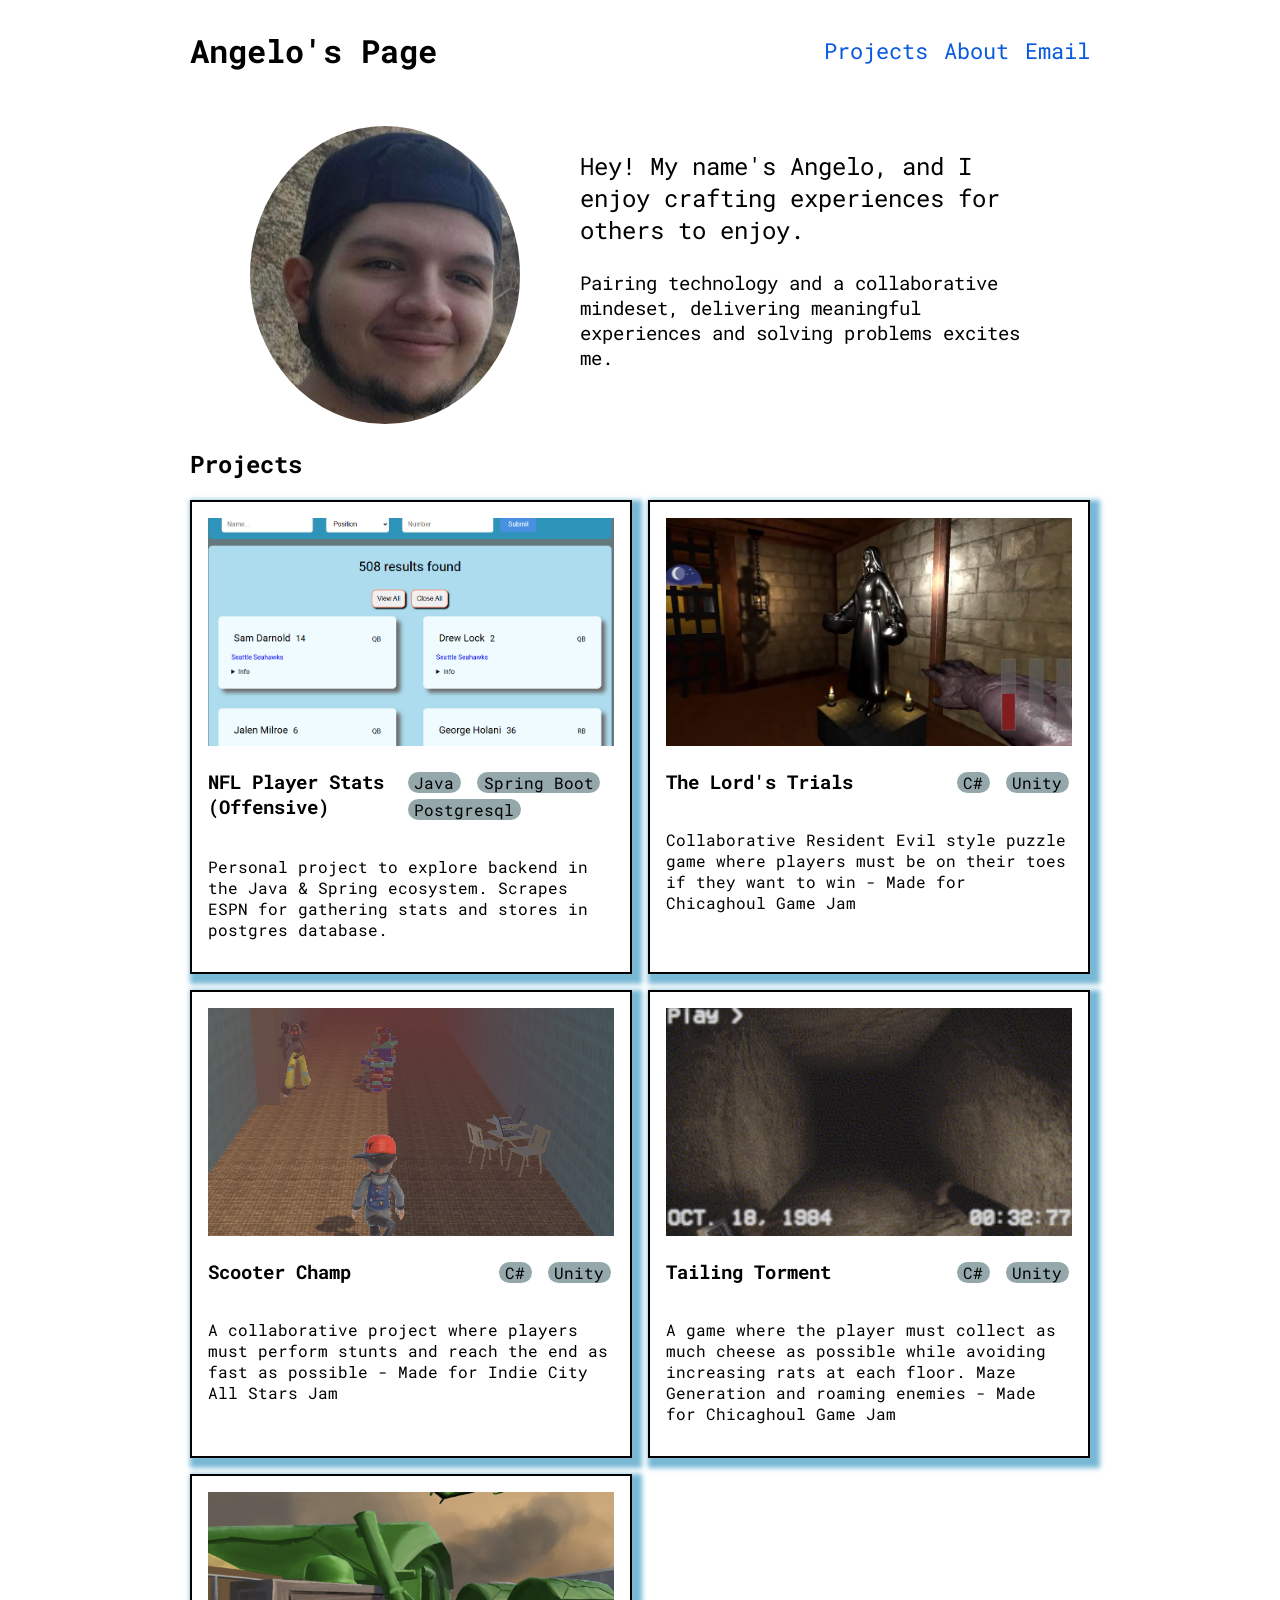
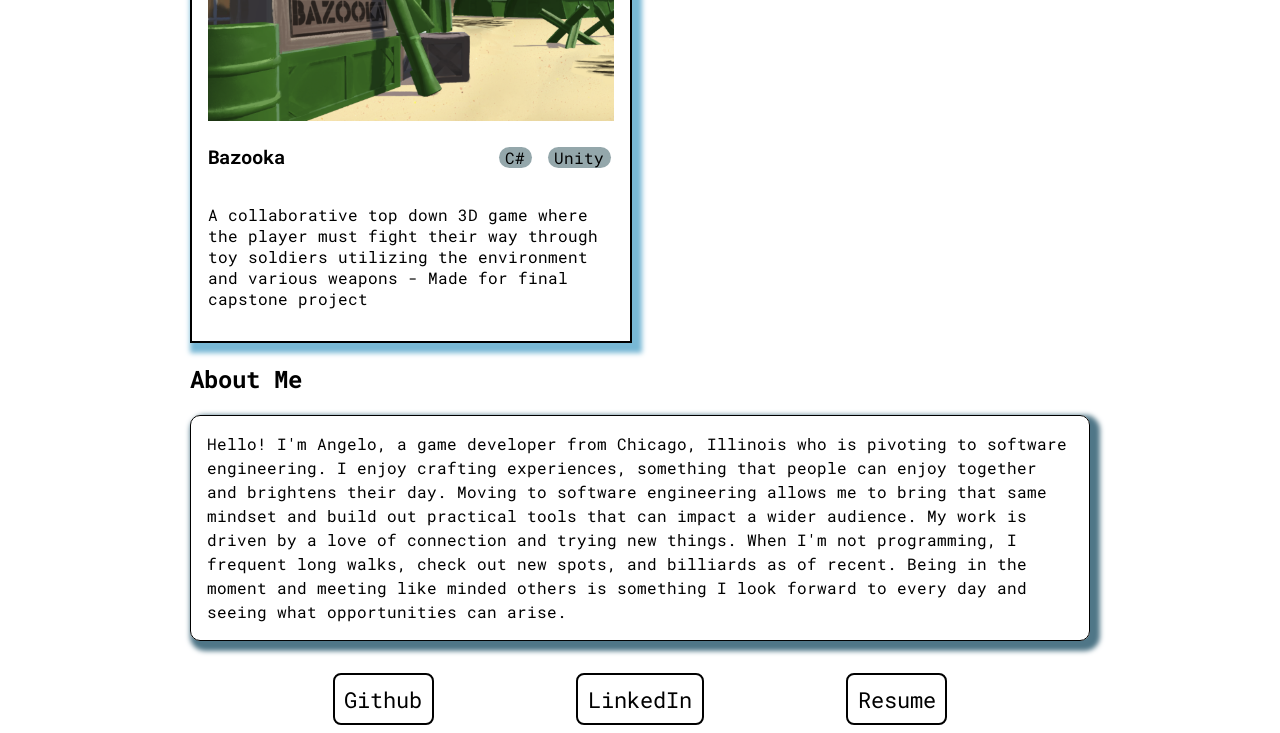
==== index.html @ b4822551 "Updated link to NFL app" ====
<!DOCTYPE html>
<html lang="en">
<head>
    <meta charset="UTF-8">
    <meta name="viewport" content="width=device-width, initial-scale=1.0">
    <link rel="stylesheet" href="styles/style.css">
    <!-- <link rel="stylesheet" href="https://cdnjs.cloudflare.com/ajax/libs/font-awesome/4.7.0/css/font-awesome.min.css"> -->
    <title>Angelo's Page</title>
</head>
<body class="page-grid">
    <div class="col-2">
        <header class="page-header">
            <h1 >Angelo's Page</h1>
            <nav>
                <a href="#projects">Projects</a>
                <a href="#about">About</a>
                <a href="mailto:xavier.sparza84@gmail.com">Email</a>
            </nav>
        </header>
    
        <main>
            <section class="intro">
                <img src="imgs/SquareShot.png" alt="Headshot">
                <div class="intro-text">
                    <p class="intro-big">Hey! My name's Angelo, and I enjoy crafting experiences for others to enjoy.</p>
                    <p class="intro-small">Pairing technology and a collaborative mindeset, delivering meaningful experiences and solving problems excites me.</p>
                </div>
            </section>
            
            <section id="projects" class="projects">
                <h2>Projects</h2>
                <div class="projects-grid">

                    <a href="https://nflquicksearch.up.railway.app/home/players" class="card-container">
                        <article>
                            <div class="card-header">
                                <img src="imgs/NFL_StatsPic.png" alt="NFL stats">
    
                                <div class="card-intro">
                                    <h3>NFL Player Stats (Offensive)</h3>
                                    <ul>
                                        <li>Java</li>
                                        <li>Spring Boot</li>
                                        <li>Postgresql</li>
                                    </ul>
                                </div>
                            </div>
                            <p>Personal project to explore backend in the Java & Spring ecosystem. Scrapes ESPN for gathering stats and stores in postgres database.</p>
                        </article>
                    </a>

                    <a href="https://celestialqueen1.itch.io/the-lords-trials" class="card-container">
                        <article>
                            <div class="card-header">
                                <img src="imgs/LordsTrialsSC.png" alt="The Lords Trials">
    
                                <div class="card-intro">
                                    <h3>The Lord's Trials</h3>
                                    <ul>
                                        <li>C#</li>
                                        <li>Unity</li>
                                    </ul>
                                </div>
                            </div>
                            <p>Collaborative Resident Evil style puzzle game where players must be on their toes if they want to win - Made for Chicaghoul Game Jam</p>
                        </article>
                    </a>

                    <a href="https://celestialqueen1.itch.io/scooter-champ" class="card-container">
                        <article>
                            <div class="card-header">
                                <img src="imgs/Scooter.png" alt="Scooter Champ">
    
                                <div class="card-intro">
                                    <h3>Scooter Champ</h3>
                                    <ul>
                                        <li>C#</li>
                                        <li>Unity</li>
                                    </ul>
                                </div>
                            </div>
                            <p>A collaborative project where players must perform stunts and reach the end as fast as possible - Made for Indie City All Stars Jam</p>
                        </article>
                    </a>

                    <a href="https://sparzington.itch.io/tailing-torment" class="card-container">
                        <article>
                            <div class="card-header">
                                <img src="imgs/Tailing.png" alt="Tailing Torment">
    
                                <div class="card-intro">
                                    <h3>Tailing Torment</h3>
                                    <ul>
                                        <li>C#</li>
                                        <li>Unity</li>
                                    </ul>
                                </div>
                            </div>
                            <p>A game where the player must collect as much cheese as possible while avoiding increasing rats at each floor. Maze Generation and roaming enemies - Made for Chicaghoul Game Jam</p>
                        </article>
                    </a>

                    <a href="https://theknechtion.itch.io/bazooka" class="card-container">
                        <article>
                            <div class="card-header">
                                <img src="imgs/BazookaLogo.png" alt="Bazooka">
    
                                <div class="card-intro">
                                    <h3>Bazooka</h3>
                                    <ul>
                                        <li>C#</li>
                                        <li>Unity</li>
                                    </ul>
                                </div>
                            </div>
                            <p>A collaborative top down 3D game where the player must fight their way through toy soldiers utilizing the environment and various weapons - Made for final capstone project</p>
                        </article>
                    </a>

                </div>
            </section>

            <section id="about" class="about">
                <article>
                    <h2>About Me</h2>
                    <div class="about-container">
                        <p>Hello! I'm Angelo, a game developer from Chicago, Illinois who is pivoting to software engineering. 
                            I enjoy crafting experiences, something that people can enjoy together and brightens their day.
                            Moving to software engineering allows me to bring that same mindset and build out practical tools that can impact a wider audience.
                            My work is driven by a love of connection and trying new things. When I'm not programming, I frequent long walks, check out new spots, and billiards as of recent.
                            Being in the moment and meeting like minded others is something I look forward to every day and seeing what opportunities can arise.
                        </p>
                    </div>
                </article>
            </section>
        </main>

        <footer>
            <div class="contact-container">
                <a href="https://github.com/aesparza84">Github</a>
                <a href="https://www.linkedin.com/in/angelo-esparza-623a051b9/">LinkedIn</a>
                <a href="https://drive.google.com/file/d/1ZCgcT7XWNuvUyNjZ9jTcRm8YUCOZmuat/view?usp=drive_link">Resume</a>
            </div>
        </footer>

    </div>
</body>
</html>
---- styles/style.css ----
@import url('https://fonts.googleapis.com/css2?family=Roboto+Mono:ital,wght@0,100..700;1,100..700&family=Roboto:ital,wght@0,100..900;1,100..900&display=swap');
html {
    font-size: 16px;
    scroll-behavior: smooth;
}

:root {
    --secondCol:#085ade;
    --mainCol:white;
    --thirdCol:#393e46;
}

* {
  box-sizing: border-box;
}

body {
    font-family: "Roboto Mono", sans-serif;
}

/*
charcol : #222831 
grayish : #393e46
orange  : #f96d00
dWhite  : #f2f2f2
*/

.page-grid {
    display: grid;
    grid-template-columns: 1fr minmax(auto, 900px) 1fr;   
    justify-items: center;
}

.col-1 {
    grid-column: 1;
}
.col-2 {
    grid-column: 2;
}
.col-3 {
    grid-column: 3;
}

.page-header {
    width: 100%;
    max-width: inherit;
    margin-bottom: 2rem;

    display:flex;
    flex-wrap: wrap;
    align-items: center;
    justify-content: space-between;
    flex-direction: row;
    text-decoration: none;
}

.page-header nav {
    display: flex;
    flex-direction: row;
    gap: 1rem;
}

.page-header a {
    font-size: 1.4rem;
    text-decoration: none;
    color: var(--secondCol);
}

.page-header a:hover {
    transform: scale(1.2);
    transition: ease-in 0.2s;
}

.intro {
    display: flex;
    flex-wrap: wrap;
    flex-direction: row;
    justify-content: space-evenly;
}

.intro img {
    width: 30%;
    height: 30%;
    object-fit: cover;
    border-radius: 80%;
}

.intro-text {
    width: 50%;
}

.intro-big {
    font-size: 1.5rem;
}

.intro-small {
    font-size: 1.2rem;
}

.projects {
    margin-top: 1.5rem;
}

.projects-grid {
    display: grid;
    grid-template-columns: 1fr 1fr;
    grid-template-rows: auto;
    gap: 1em;
}

@media (max-width:700px) {
    .projects-grid {
        grid-template-columns: 1fr;
    }

    .intro {
        align-items: center;
        flex-direction: column;
        flex-wrap: wrap-reverse;
    }

    .intro-text {
        width: 80%;
    }

    .card-container {
        max-width: 85%;
    }
}

.card-container {
    padding: 1rem;
    text-decoration: none;
    color: black;
    border: 2px solid black;
    box-shadow: 5px 5px 5px 5px rgb(120, 184, 213);

}

.card-container:hover {
    box-shadow: 5px 5px 5px 5px rgb(191, 59, 59);
    transform: translateY(-5px);
    transition: ease-in-out .2s;
}

/* .card-container:hover{
    box-shadow: 5px 5px 5px 5px rgb(143, 143, 143);
    transform: translateY(-5px);
    transition: ease-in .2s;
} */

/* 91 209 215 */


.card-header {
    aspect-ratio: 16/9;
}

.card-header p {
    padding: 0;
    font-size: 1.2rem;
}

.card-header img {
    width: 100%;
    height: 100%;
    object-fit: cover;
}

.card-intro {
    display: flex;
    flex-direction: row;
    align-items: baseline;
    justify-content: space-between;
}

.card-intro ul {
    padding: 0;
}

.card-intro li {
    list-style-type: none;
    display: inline-block;
    padding-left: .4rem;
    padding-right: .4rem;
    background-color: #94a7ab;
    border-radius: 30px;
    margin: .2rem;
}

.card-intro h3 {
    font-size: 1.2rem;
}

.about-container {
    border: 1px solid black;
    border-radius: 10px;
    box-shadow: 5px 5px 5px 5px rgb(79, 118, 135);
}

.about-container p {
    margin: 0;
    padding: 1rem;
    line-height: 1.5rem;
}

footer {
    margin-top: 2rem;
    width: 100%;
}

.contact-container {
    display: flex;
    flex-direction: row;
    justify-content: space-evenly;
    align-items: center;
}

.contact-container a{
    font-size: 1.4rem;
    padding: .6rem;
    text-decoration: none;
    color: rgb(0, 0, 0);
    border: 2px solid rgb(0, 0, 0);
    border-radius: 8px;
}

.contact-container a:hover {
    box-shadow: 5px 5px 5px 5px rgb(95, 157, 169);
    transform: translateY(-5px);
    transition: ease-in .2s;
}
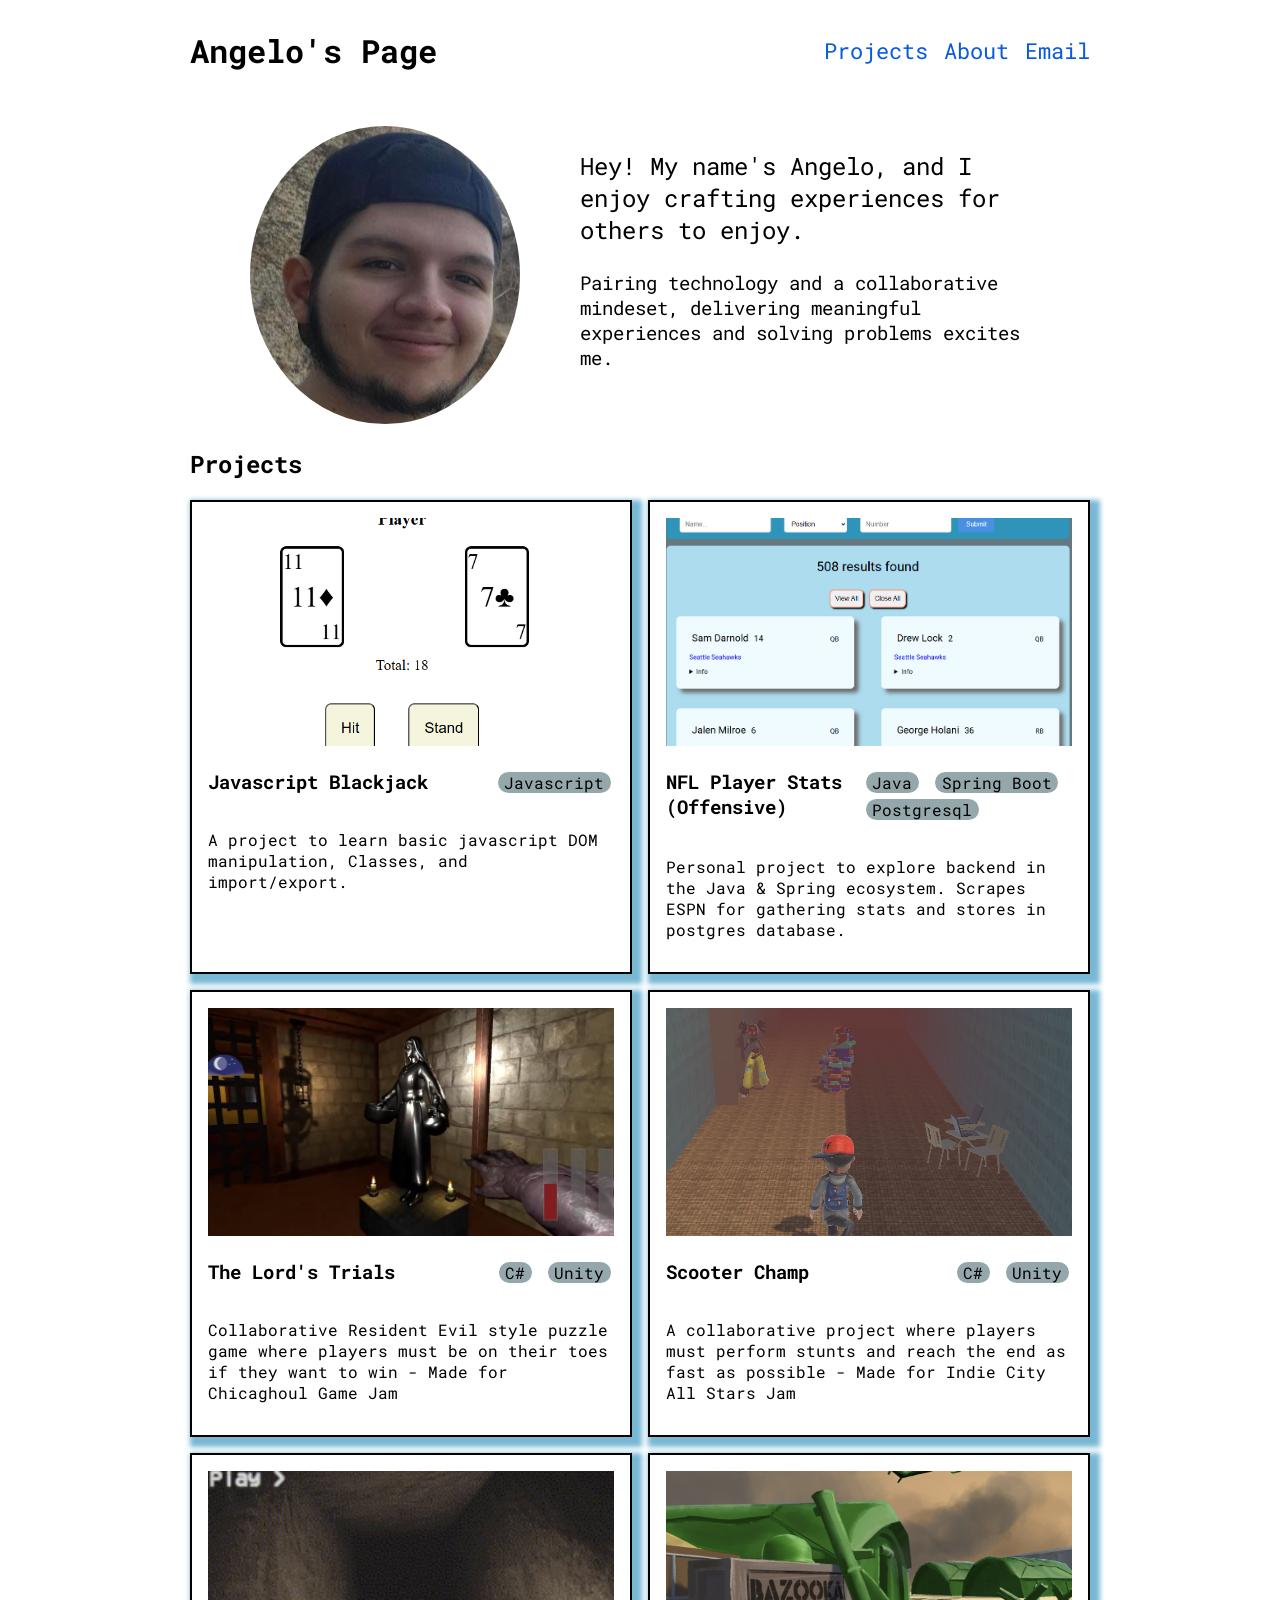
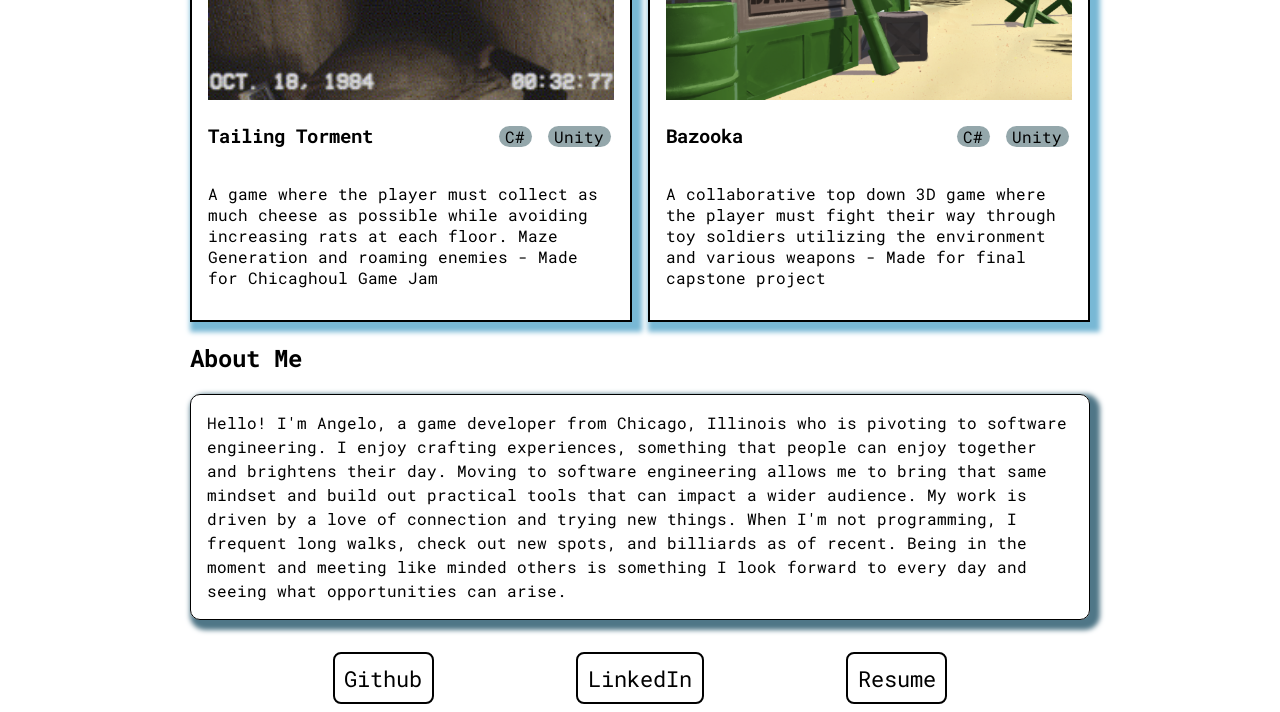
==== commit bac22646: "Added JS blackjack as a project" ====
--- a/index.html
+++ b/index.html
@@ -30,6 +30,22 @@
             <section id="projects" class="projects">
                 <h2>Projects</h2>
                 <div class="projects-grid">
+
+                    <a href="BlackJackJS/index.html" class="card-container">
+                        <article>
+                            <div class="card-header">
+                                <img src="imgs/JS_BJ.png" alt="NFL stats">
+    
+                                <div class="card-intro">
+                                    <h3>Javascript Blackjack</h3>
+                                    <ul>
+                                        <li>Javascript</li>
+                                    </ul>
+                                </div>
+                            </div>
+                            <p>A project to learn basic javascript DOM manipulation, Classes, and import/export.</p>
+                        </article>
+                    </a>
 
                     <a href="https://nflquicksearch.up.railway.app/home/players" class="card-container">
                         <article>
--- a/styles/style.css
+++ b/styles/style.css
@@ -31,6 +31,16 @@
     justify-items: center;
 }
 
+
+.w-100 {
+    width: 100%;
+}
+
+.center {
+    width: 50%;
+    margin: 0 auto;
+}
+
 .col-1 {
     grid-column: 1;
 }
@@ -108,7 +118,7 @@
     gap: 1em;
 }
 
-@media (max-width:700px) {
+/* @media (min-width:700px) {
     .projects-grid {
         grid-template-columns: 1fr;
     }
@@ -126,7 +136,7 @@
     .card-container {
         max-width: 85%;
     }
-}
+} */
 
 .card-container {
     padding: 1rem;
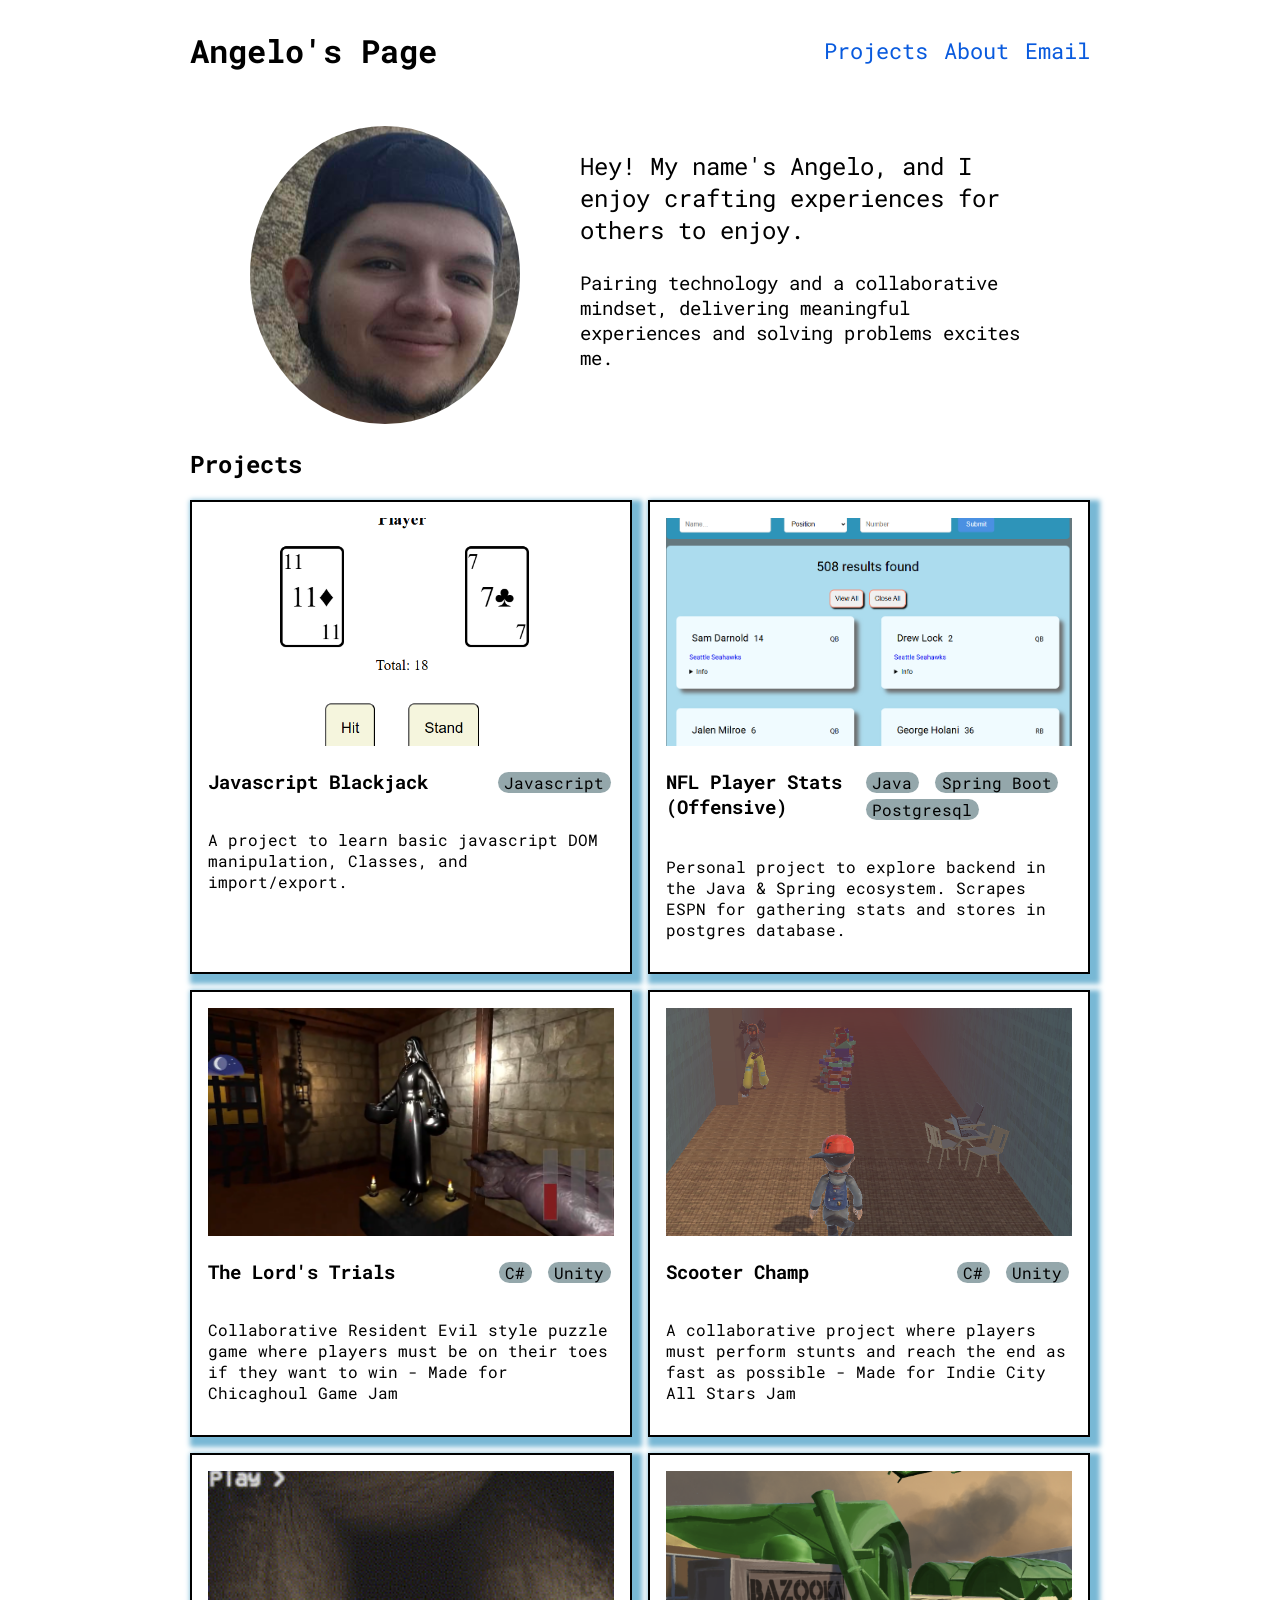
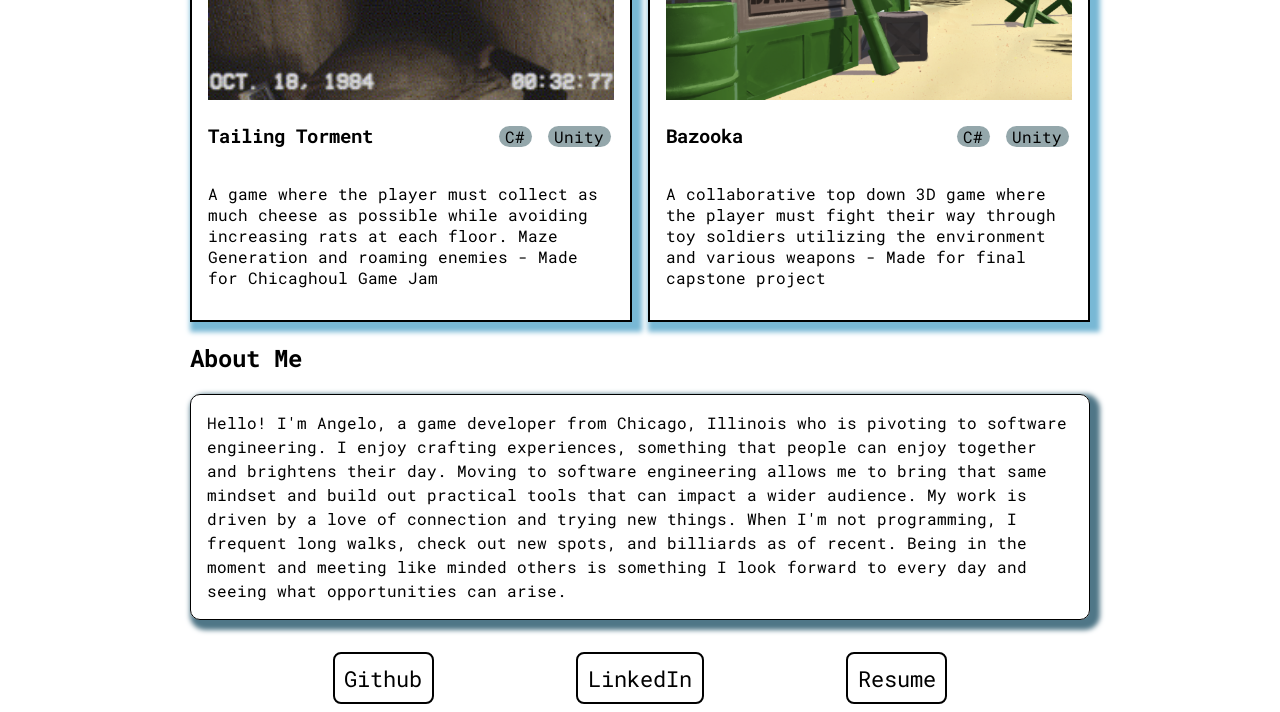
==== commit e6643447: "small t" ====
--- a/index.html
+++ b/index.html
@@ -23,7 +23,7 @@
                 <img src="imgs/SquareShot.png" alt="Headshot">
                 <div class="intro-text">
                     <p class="intro-big">Hey! My name's Angelo, and I enjoy crafting experiences for others to enjoy.</p>
-                    <p class="intro-small">Pairing technology and a collaborative mindeset, delivering meaningful experiences and solving problems excites me.</p>
+                    <p class="intro-small">Pairing technology and a collaborative mindset, delivering meaningful experiences and solving problems excites me.</p>
                 </div>
             </section>
             
@@ -155,7 +155,7 @@
             <div class="contact-container">
                 <a href="https://github.com/aesparza84">Github</a>
                 <a href="https://www.linkedin.com/in/angelo-esparza-623a051b9/">LinkedIn</a>
-                <a href="https://drive.google.com/file/d/1ZCgcT7XWNuvUyNjZ9jTcRm8YUCOZmuat/view?usp=drive_link">Resume</a>
+                <a href="https://drive.google.com/file/d/1S7iKfiNEM2jd6z3uR0f02NXhjKCft4lo/view?usp=sharing">Resume</a>
             </div>
         </footer>
 
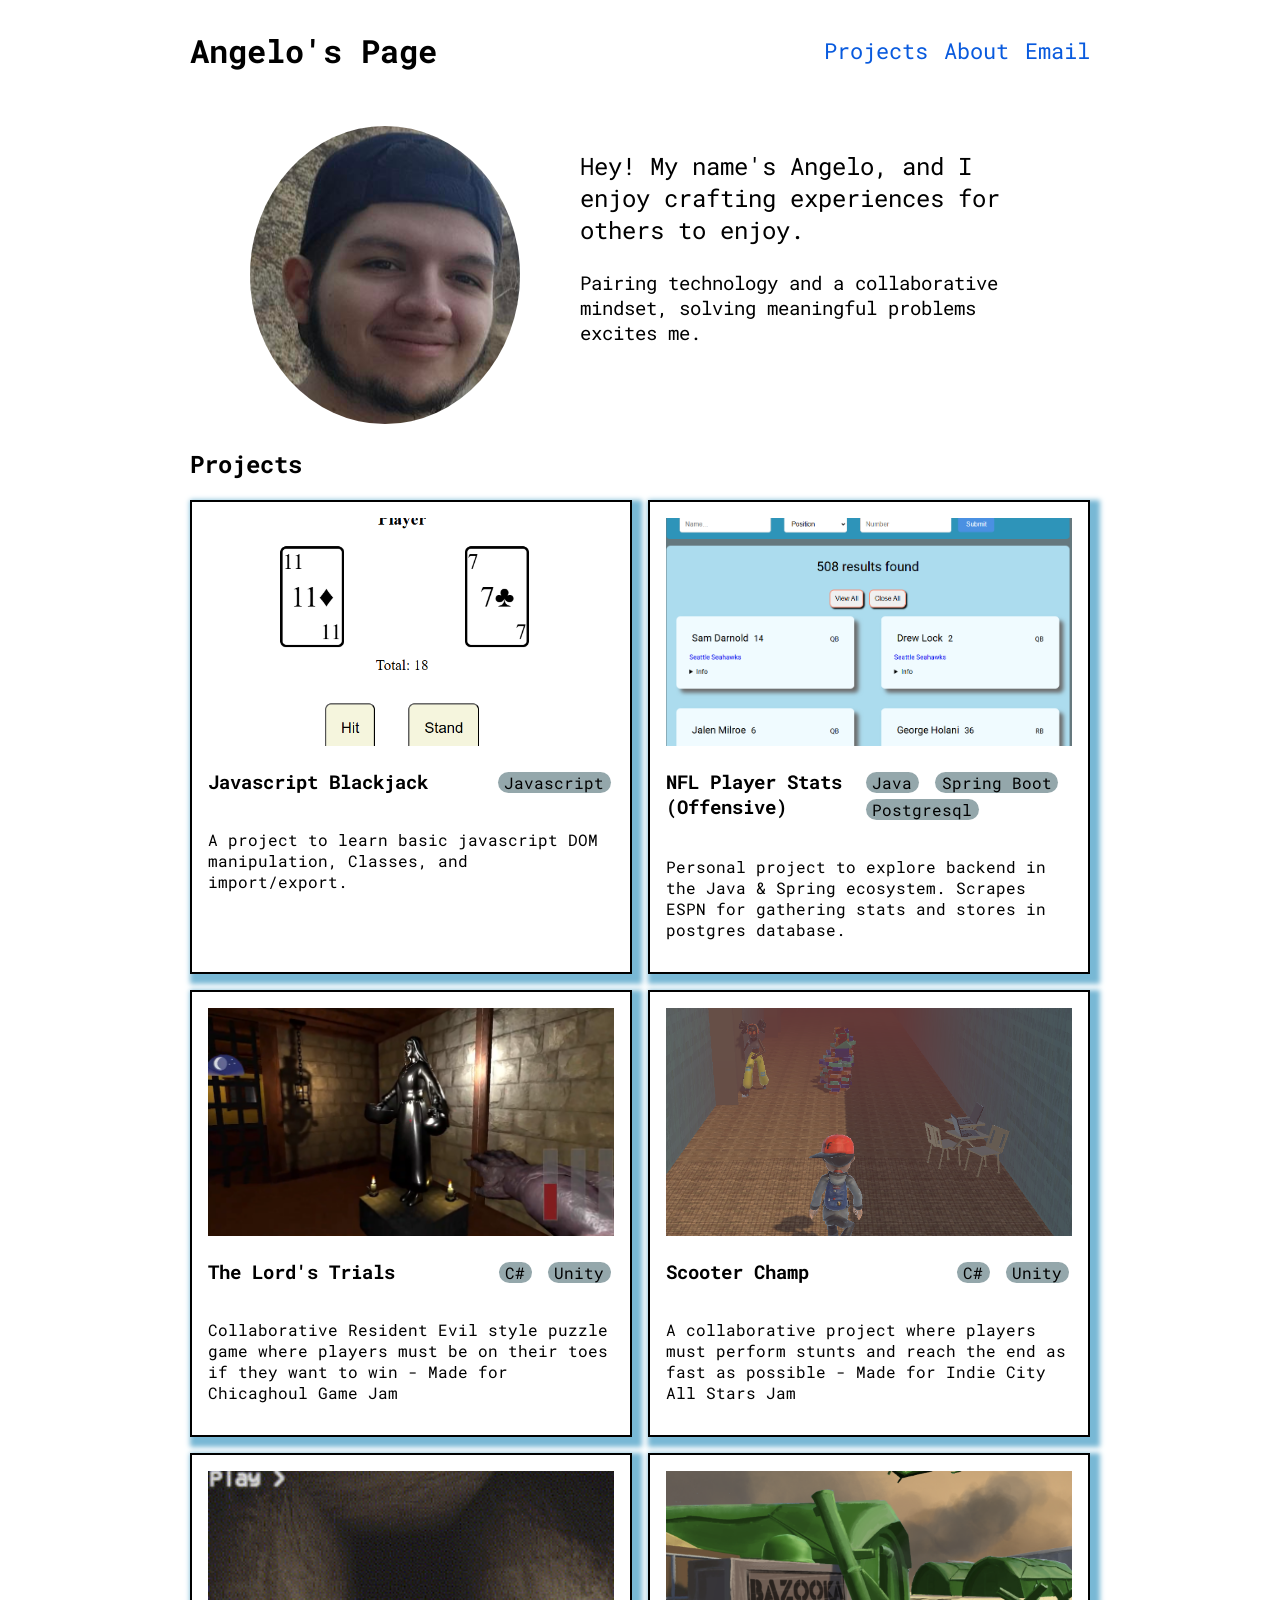
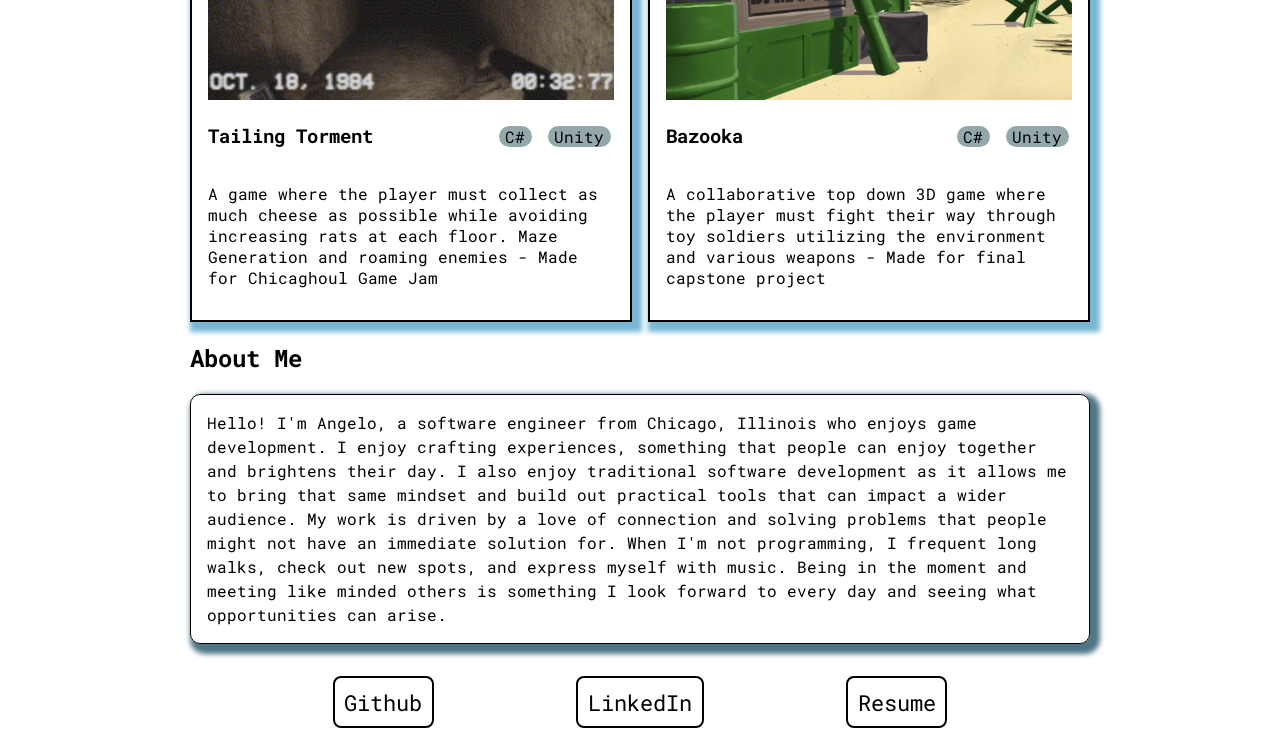
==== commit c42c47d7: "text changes" ====
--- a/index.html
+++ b/index.html
@@ -23,7 +23,7 @@
                 <img src="imgs/SquareShot.png" alt="Headshot">
                 <div class="intro-text">
                     <p class="intro-big">Hey! My name's Angelo, and I enjoy crafting experiences for others to enjoy.</p>
-                    <p class="intro-small">Pairing technology and a collaborative mindset, delivering meaningful experiences and solving problems excites me.</p>
+                    <p class="intro-small">Pairing technology and a collaborative mindset, solving meaningful problems excites me.</p>
                 </div>
             </section>
             
@@ -140,10 +140,10 @@
                 <article>
                     <h2>About Me</h2>
                     <div class="about-container">
-                        <p>Hello! I'm Angelo, a game developer from Chicago, Illinois who is pivoting to software engineering. 
+                        <p>Hello! I'm Angelo, a software engineer from Chicago, Illinois who enjoys game development. 
                             I enjoy crafting experiences, something that people can enjoy together and brightens their day.
-                            Moving to software engineering allows me to bring that same mindset and build out practical tools that can impact a wider audience.
-                            My work is driven by a love of connection and trying new things. When I'm not programming, I frequent long walks, check out new spots, and billiards as of recent.
+                            I also enjoy traditional software development as it allows me to bring that same mindset and build out practical tools that can impact a wider audience.
+                            My work is driven by a love of connection and solving problems that people might not have an immediate solution for. When I'm not programming, I frequent long walks, check out new spots, and express myself with music.
                             Being in the moment and meeting like minded others is something I look forward to every day and seeing what opportunities can arise.
                         </p>
                     </div>
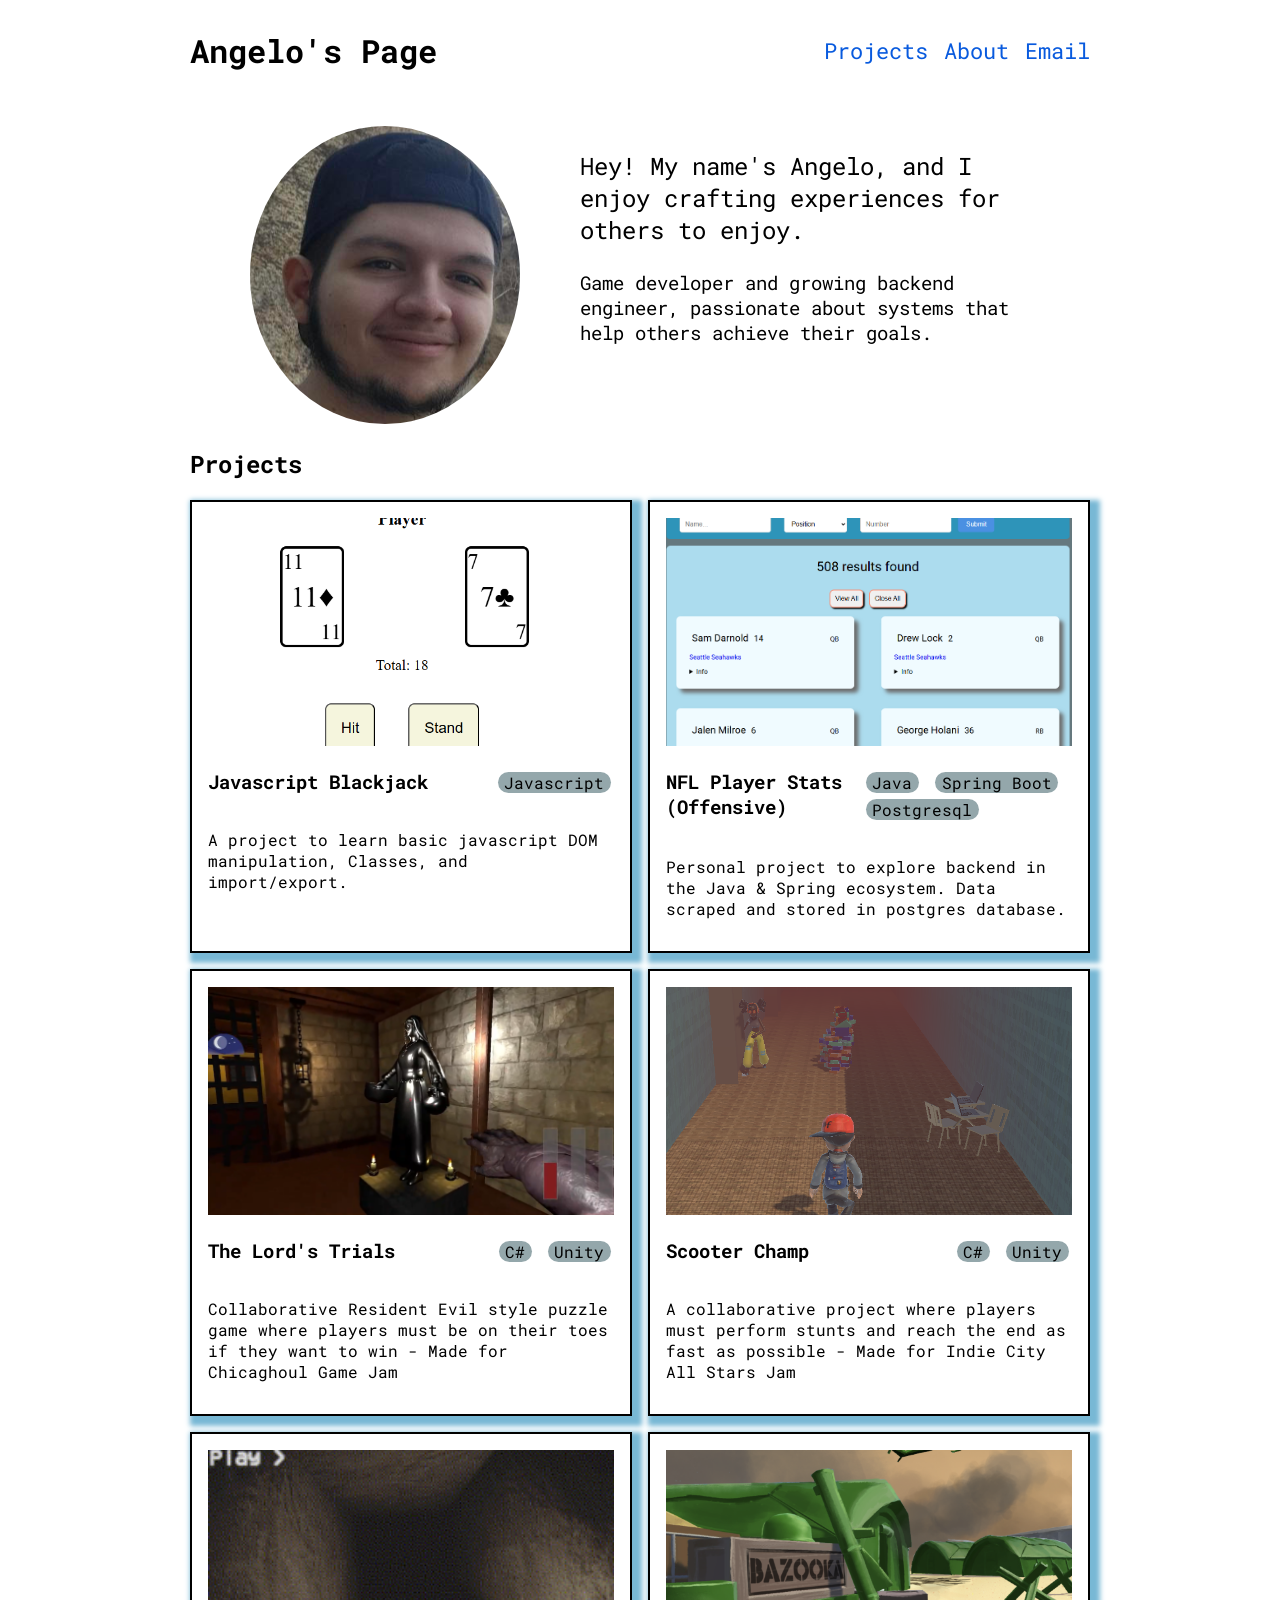
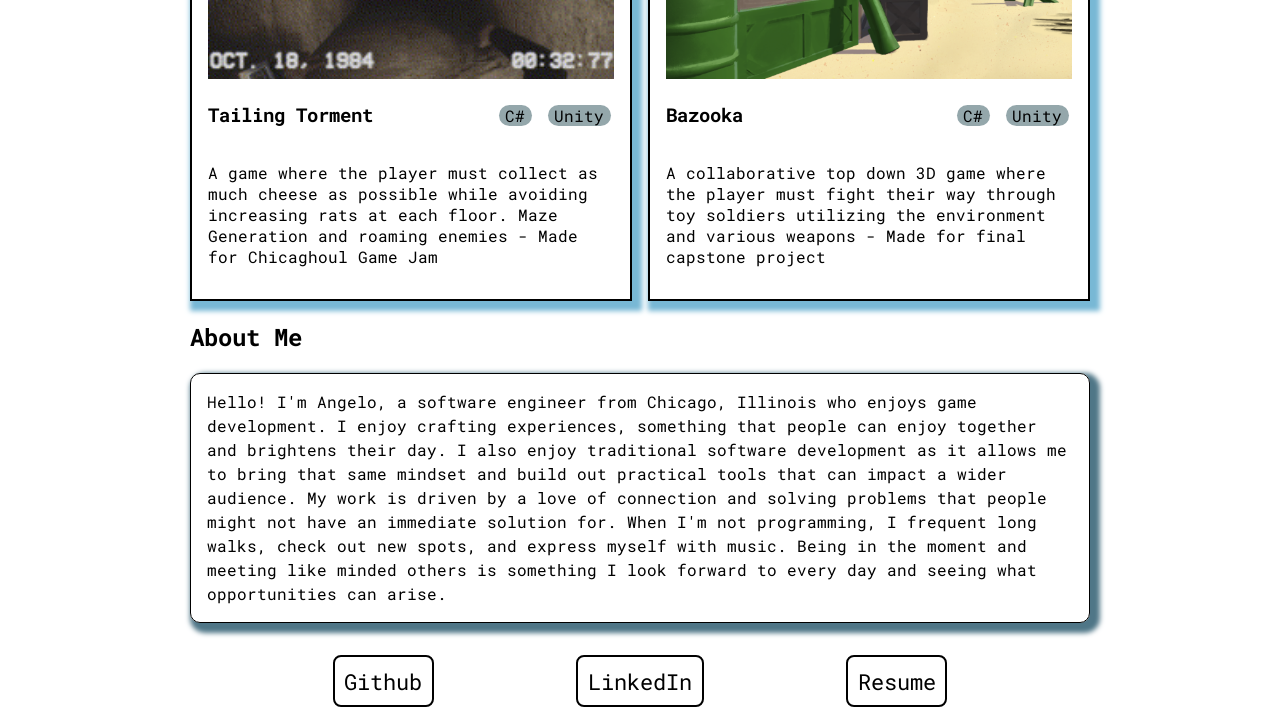
==== commit 74a728cf: "chaned" ====
--- a/index.html
+++ b/index.html
@@ -23,7 +23,7 @@
                 <img src="imgs/SquareShot.png" alt="Headshot">
                 <div class="intro-text">
                     <p class="intro-big">Hey! My name's Angelo, and I enjoy crafting experiences for others to enjoy.</p>
-                    <p class="intro-small">Pairing technology and a collaborative mindset, solving meaningful problems excites me.</p>
+                    <p class="intro-small">Game developer and growing backend engineer, passionate about systems that help others achieve their goals.</p>
                 </div>
             </section>
             
@@ -61,7 +61,7 @@
                                     </ul>
                                 </div>
                             </div>
-                            <p>Personal project to explore backend in the Java & Spring ecosystem. Scrapes ESPN for gathering stats and stores in postgres database.</p>
+                            <p>Personal project to explore backend in the Java & Spring ecosystem. Data scraped and stored in postgres database.</p>
                         </article>
                     </a>
 
@@ -155,7 +155,7 @@
             <div class="contact-container">
                 <a href="https://github.com/aesparza84">Github</a>
                 <a href="https://www.linkedin.com/in/angelo-esparza-623a051b9/">LinkedIn</a>
-                <a href="https://drive.google.com/file/d/1S7iKfiNEM2jd6z3uR0f02NXhjKCft4lo/view?usp=sharing">Resume</a>
+                <a href="https://drive.google.com/file/d/1BB81KCasiqzFW1CCsXyqCS0Y6CTOc5e1/view?usp=sharing">Resume</a>
             </div>
         </footer>
 
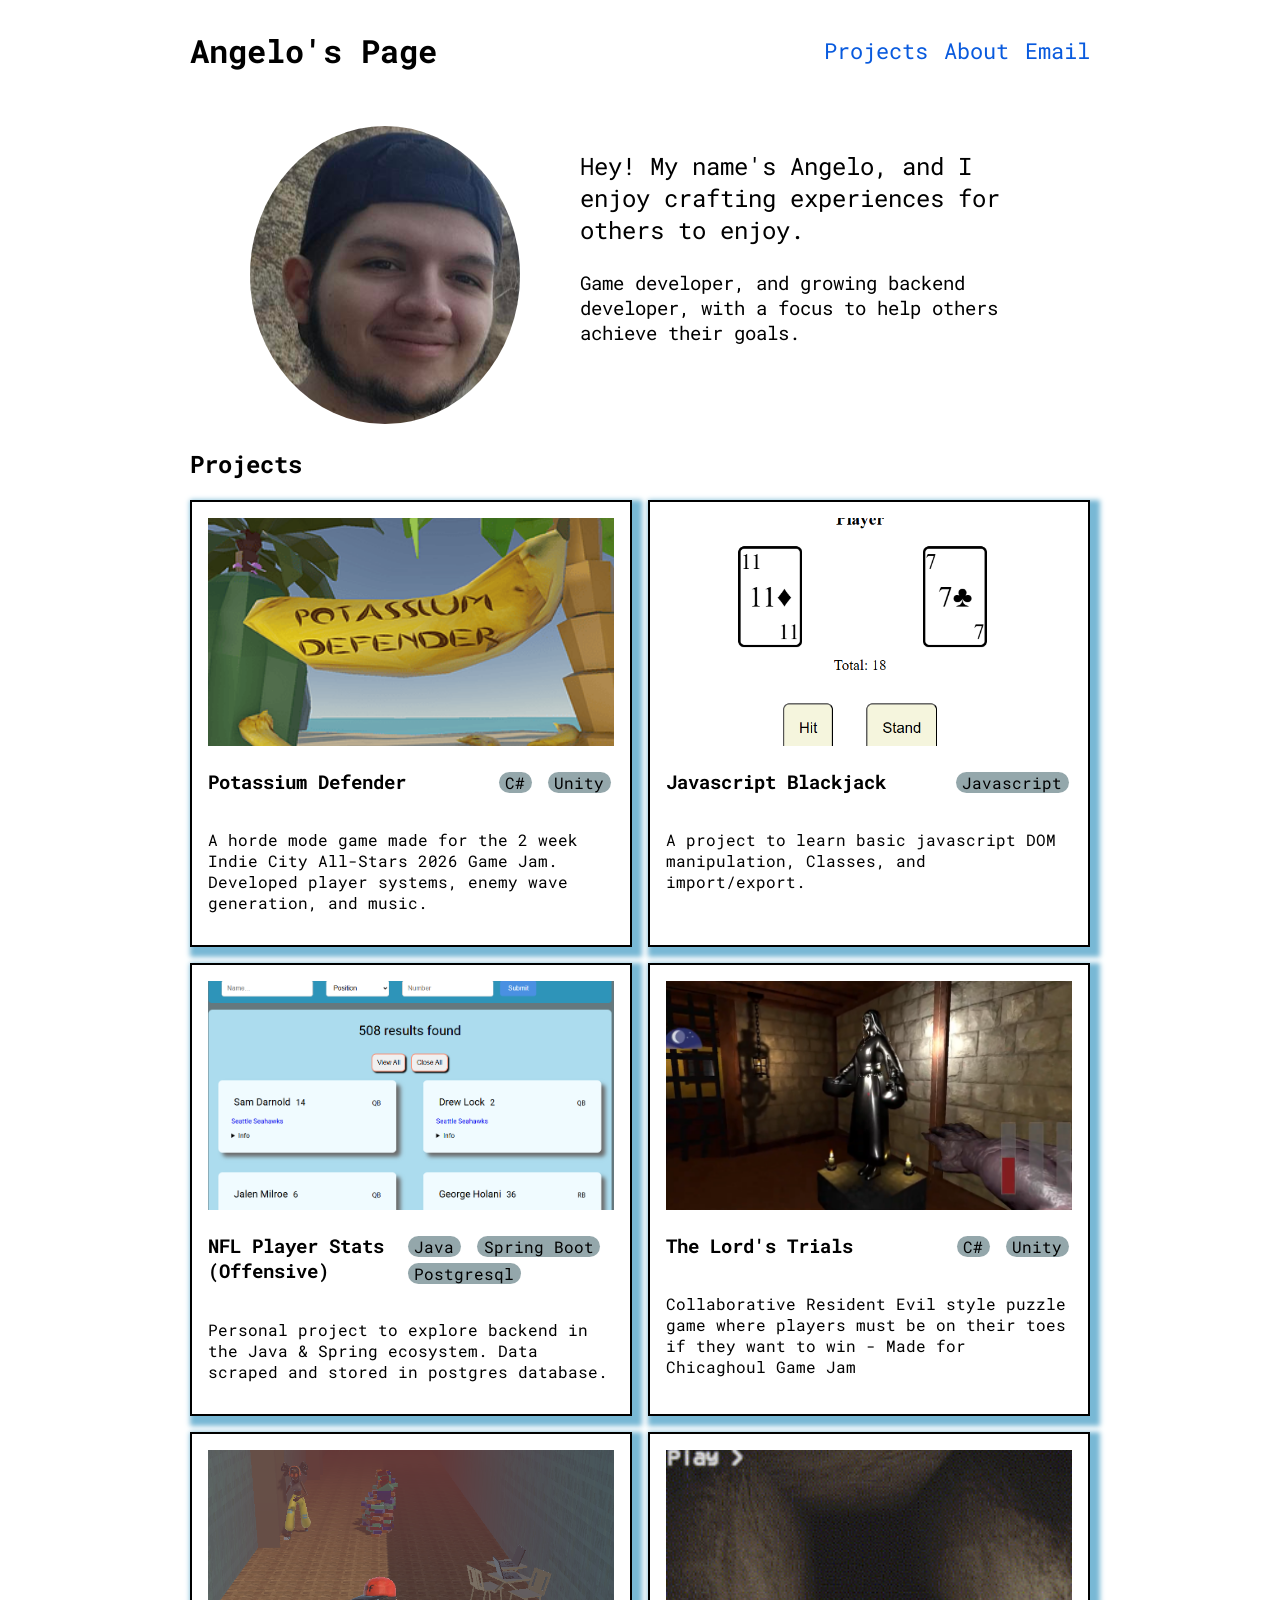
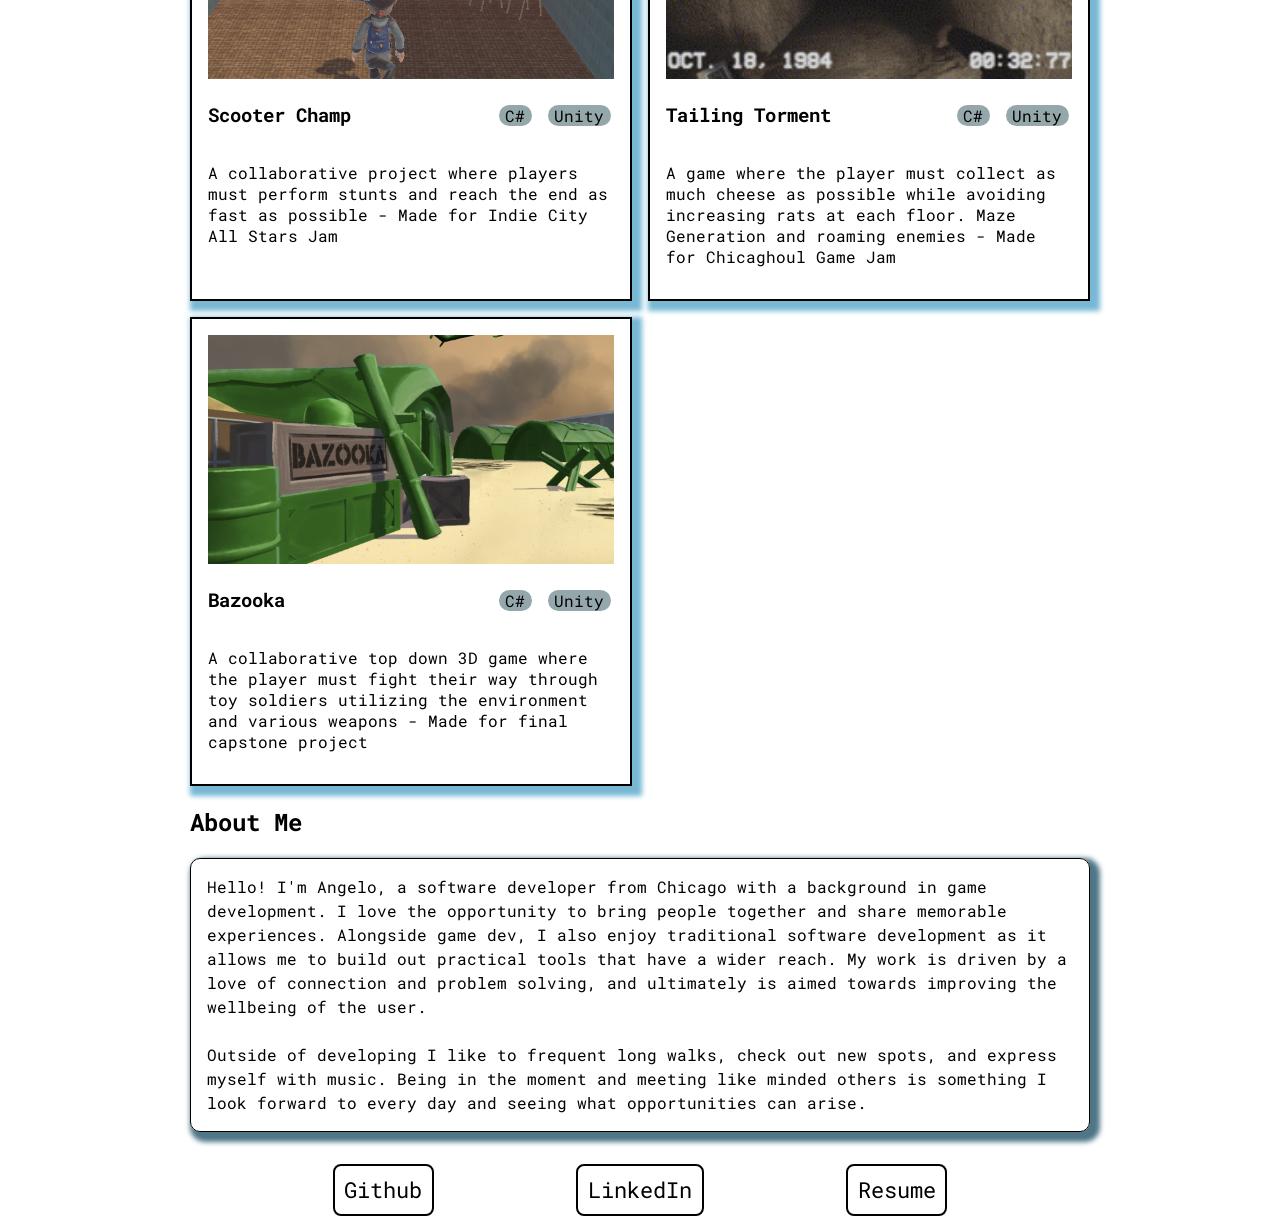
==== commit c8b5c7bf: "potassium" ====
--- a/index.html
+++ b/index.html
@@ -23,7 +23,7 @@
                 <img src="imgs/SquareShot.png" alt="Headshot">
                 <div class="intro-text">
                     <p class="intro-big">Hey! My name's Angelo, and I enjoy crafting experiences for others to enjoy.</p>
-                    <p class="intro-small">Game developer and growing backend engineer, passionate about systems that help others achieve their goals.</p>
+                    <p class="intro-small">Game developer, and growing backend developer, with a focus to help others achieve their goals.</p>
                 </div>
             </section>
             
@@ -31,6 +31,23 @@
                 <h2>Projects</h2>
                 <div class="projects-grid">
 
+                    <a href="https://celestialqueen1.itch.io/potassium-defender" class="card-container">
+                        <article>
+                            <div class="card-header">
+                                <img src="imgs/PotassiumLogo.png" alt="Potassium Logo">
+    
+                                <div class="card-intro">
+                                    <h3>Potassium Defender</h3>
+                                    <ul>
+                                        <li>C#</li>
+                                        <li>Unity</li>
+                                    </ul>
+                                </div>
+                            </div>
+                            <p>A horde mode game made for the 2 week Indie City All-Stars 2026 Game Jam. Developed player systems, enemy wave generation, and music.</p>
+                        </article>
+                    </a>
+                    
                     <a href="BlackJackJS/index.html" class="card-container">
                         <article>
                             <div class="card-header">
@@ -140,10 +157,12 @@
                 <article>
                     <h2>About Me</h2>
                     <div class="about-container">
-                        <p>Hello! I'm Angelo, a software engineer from Chicago, Illinois who enjoys game development. 
-                            I enjoy crafting experiences, something that people can enjoy together and brightens their day.
-                            I also enjoy traditional software development as it allows me to bring that same mindset and build out practical tools that can impact a wider audience.
-                            My work is driven by a love of connection and solving problems that people might not have an immediate solution for. When I'm not programming, I frequent long walks, check out new spots, and express myself with music.
+                        <p>Hello! I'm Angelo, a software developer from Chicago with a background in game development.
+                            I love the opportunity to bring people together and share memorable experiences.
+                            Alongside game dev, I also enjoy traditional software development as it allows me to build out practical tools that have a wider reach.
+                            My work is driven by a love of connection and problem solving, and ultimately is aimed towards improving the wellbeing of the user.
+                            <br></br>
+                            Outside of developing I like to frequent long walks, check out new spots, and express myself with music.
                             Being in the moment and meeting like minded others is something I look forward to every day and seeing what opportunities can arise.
                         </p>
                     </div>
